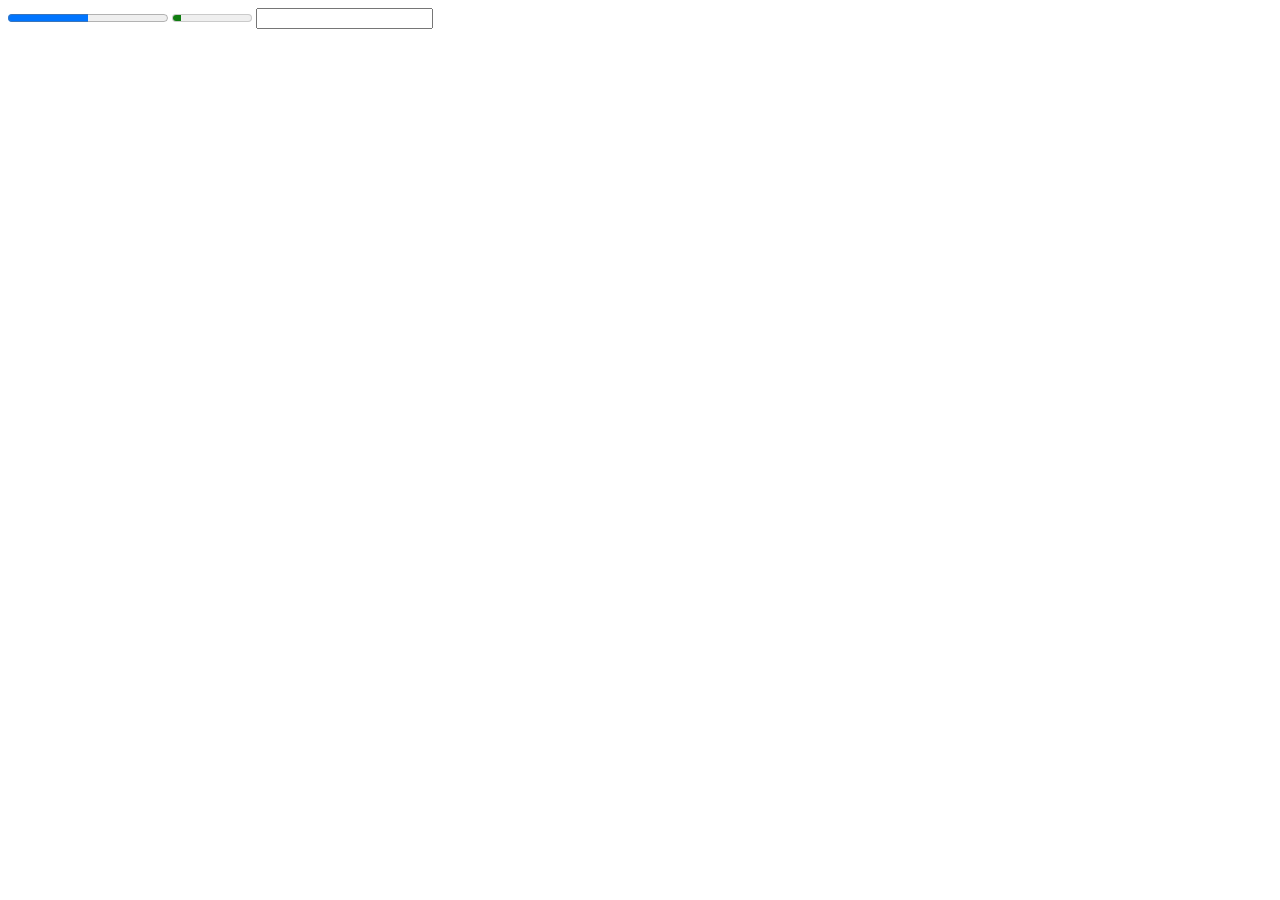
==== index.html @ 8dc7fe97 "change or add" ====
<!DOCTYPE html>
<html lang="en">
<head>
    <meta charset="UTF-8">
    <meta name="viewport" content="width=device-width, initial-scale=1.0">
    <title>Document</title>
</head>
<body>
    <progress value="50" min="0" max="100"></progress>
    <meter value="100" min="0" max="1000"></meter>
    <input type="gauge">
</body>
</html>
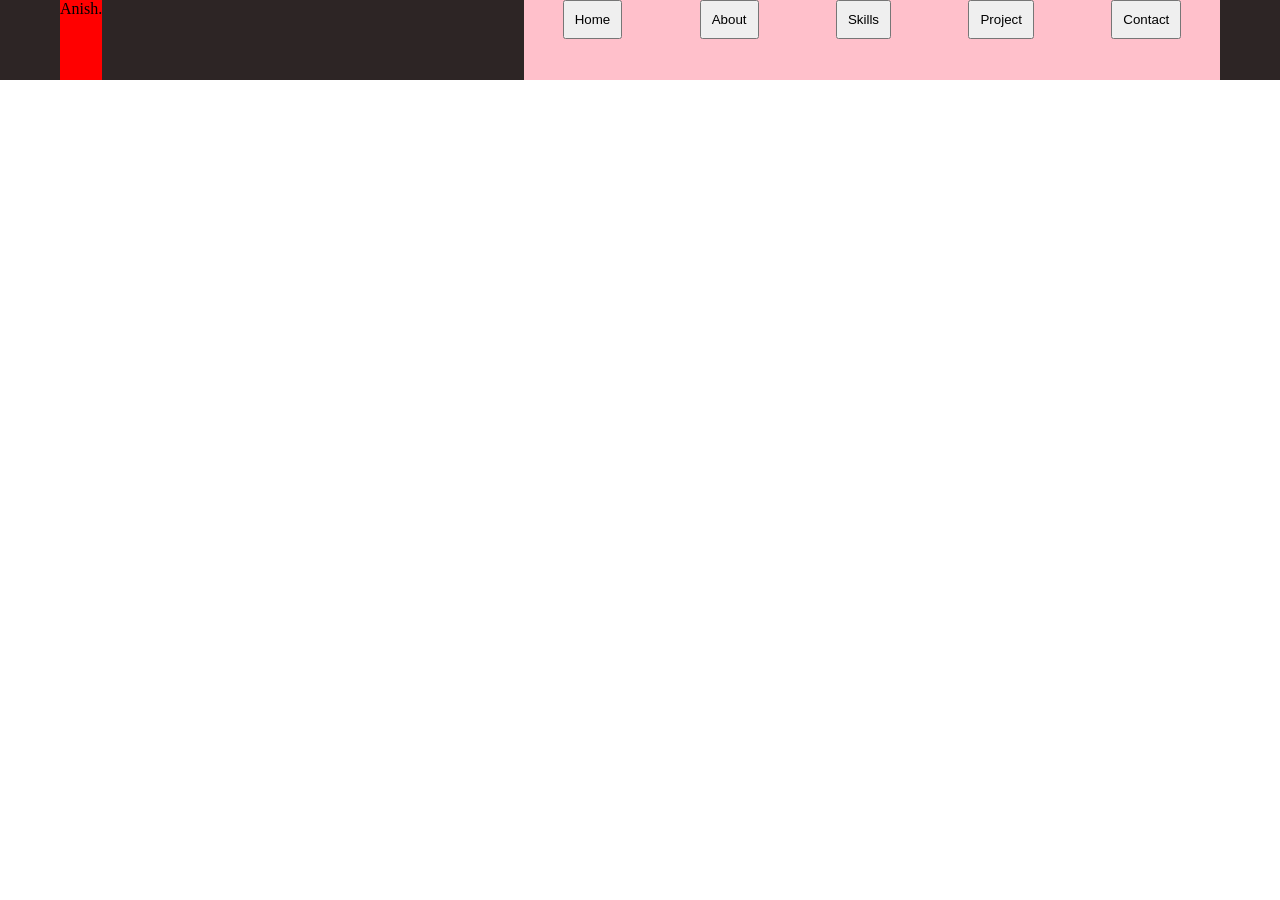
==== commit e8cc22d8: "change" ====
--- a/index.html
+++ b/index.html
@@ -4,10 +4,41 @@
     <meta charset="UTF-8">
     <meta name="viewport" content="width=device-width, initial-scale=1.0">
     <title>Document</title>
+    <link rel="stylesheet" href="main.css">
 </head>
 <body>
-    <progress value="50" min="0" max="100"></progress>
-    <meter value="100" min="0" max="1000"></meter>
-    <input type="gauge">
+    <div class="main">
+        <div class="top-bar">
+            <div class="top-bar-left">
+                Anish.
+            </div>
+            <div class="top-bar-right">
+                <a href="#homepage">
+                    <button>Home</button>
+                </a>
+                <a href="#aboutpage">
+                    <button>About</button>
+                </a>
+                <a href="#skillpage">
+                    <button>Skills</button>
+                </a>
+                <a href="#projectpage">
+                    <button>Project</button>
+                </a>
+                <a href="#contactpage">
+                    <button>Contact</button>
+                </a>
+            </div>
+        </div>
+
+        <div class="home" id="homepage">
+            <div class="home-left">
+
+            </div>
+            <div class="home-right">
+
+            </div>
+        </div>
+    </div>
 </body>
 </html>
--- a/main.css
+++ b/main.css
@@ -0,0 +1,36 @@
+*{
+    margin: 0;
+    padding: 0;
+    box-sizing: border-box;
+}
+body{
+
+}
+.main{
+
+}
+.top-bar{
+    display: flex;
+    justify-content: space-between;
+    padding: 0px 60px;
+    width: 100%;
+    height: 80px;
+    background-color: rgb(45, 37, 37);
+    font-family: Calibri;
+    .top-bar-left{
+        background-color: red;
+        
+    }
+
+    .top-bar-right{
+        background: pink;
+        width: 60%;
+        display: flex;
+        justify-content: space-around;
+
+        button{
+            padding: 10px;
+            
+        }
+    }
+}
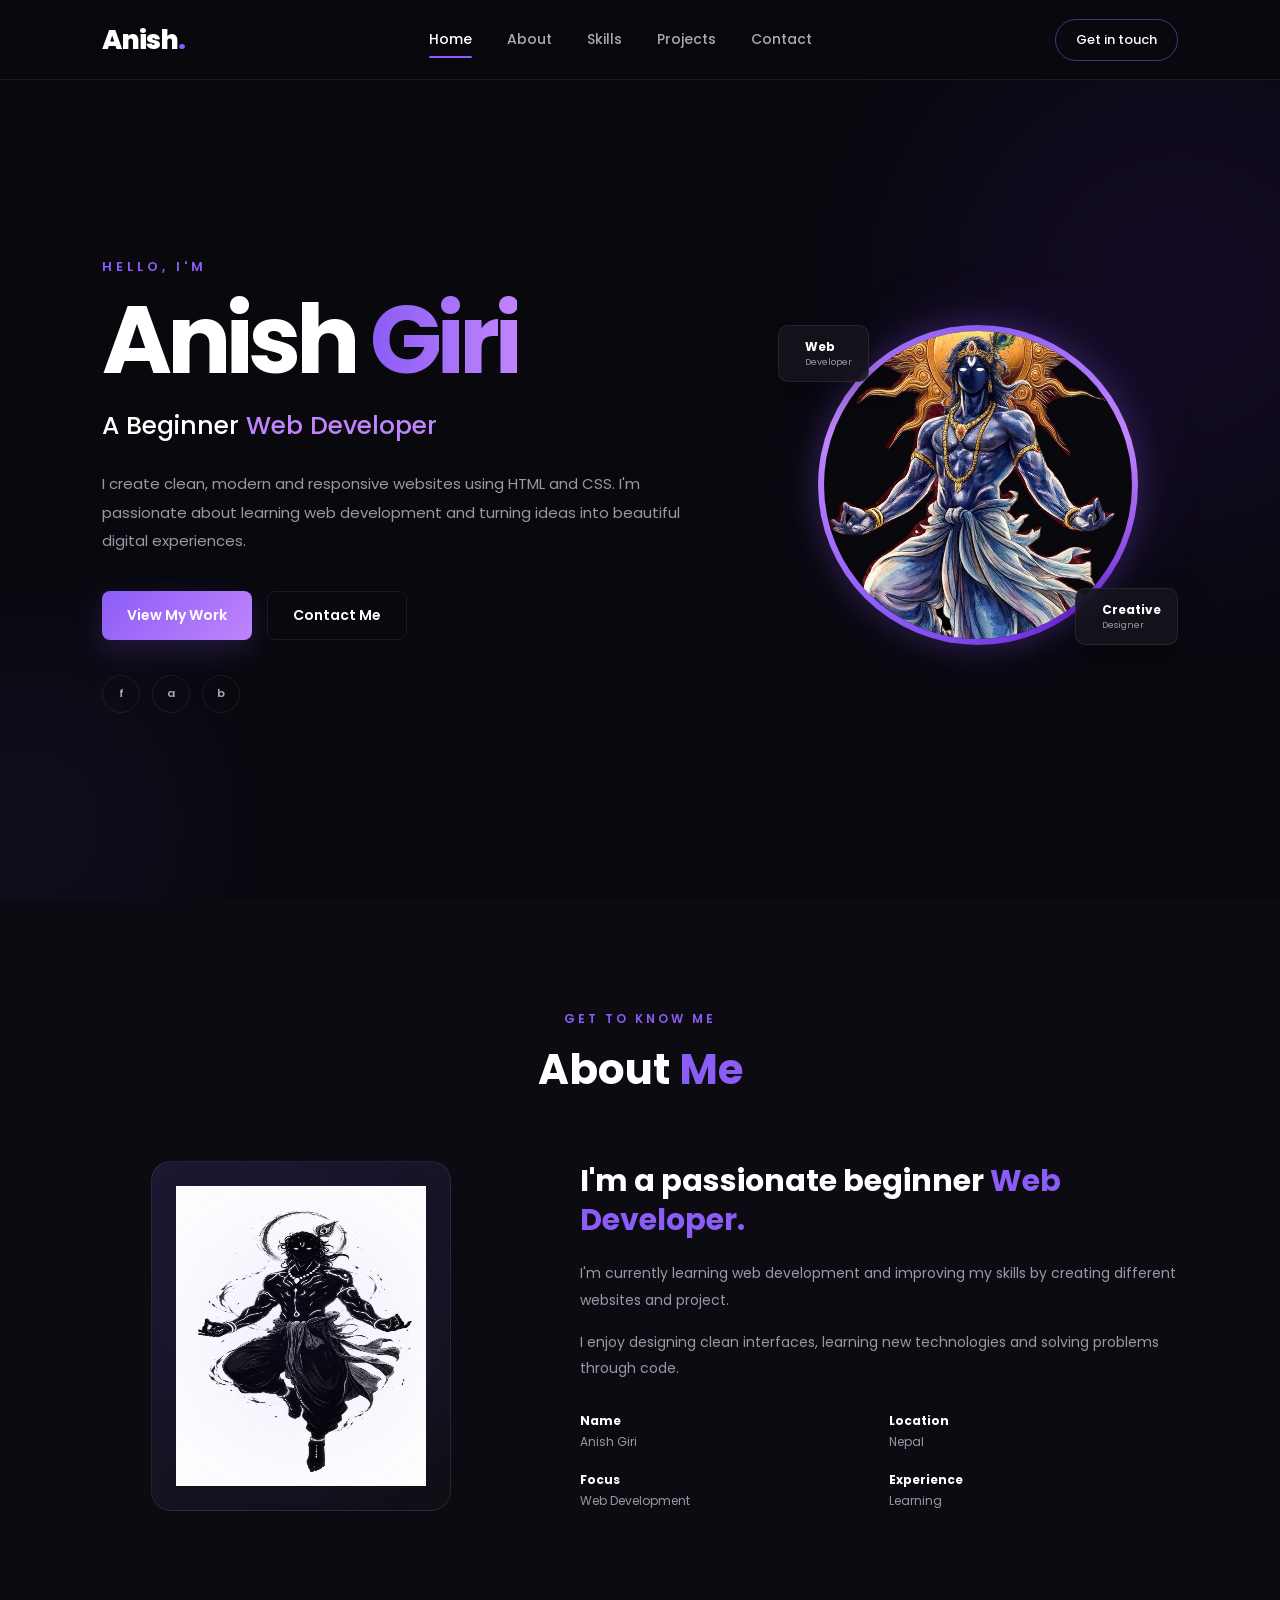
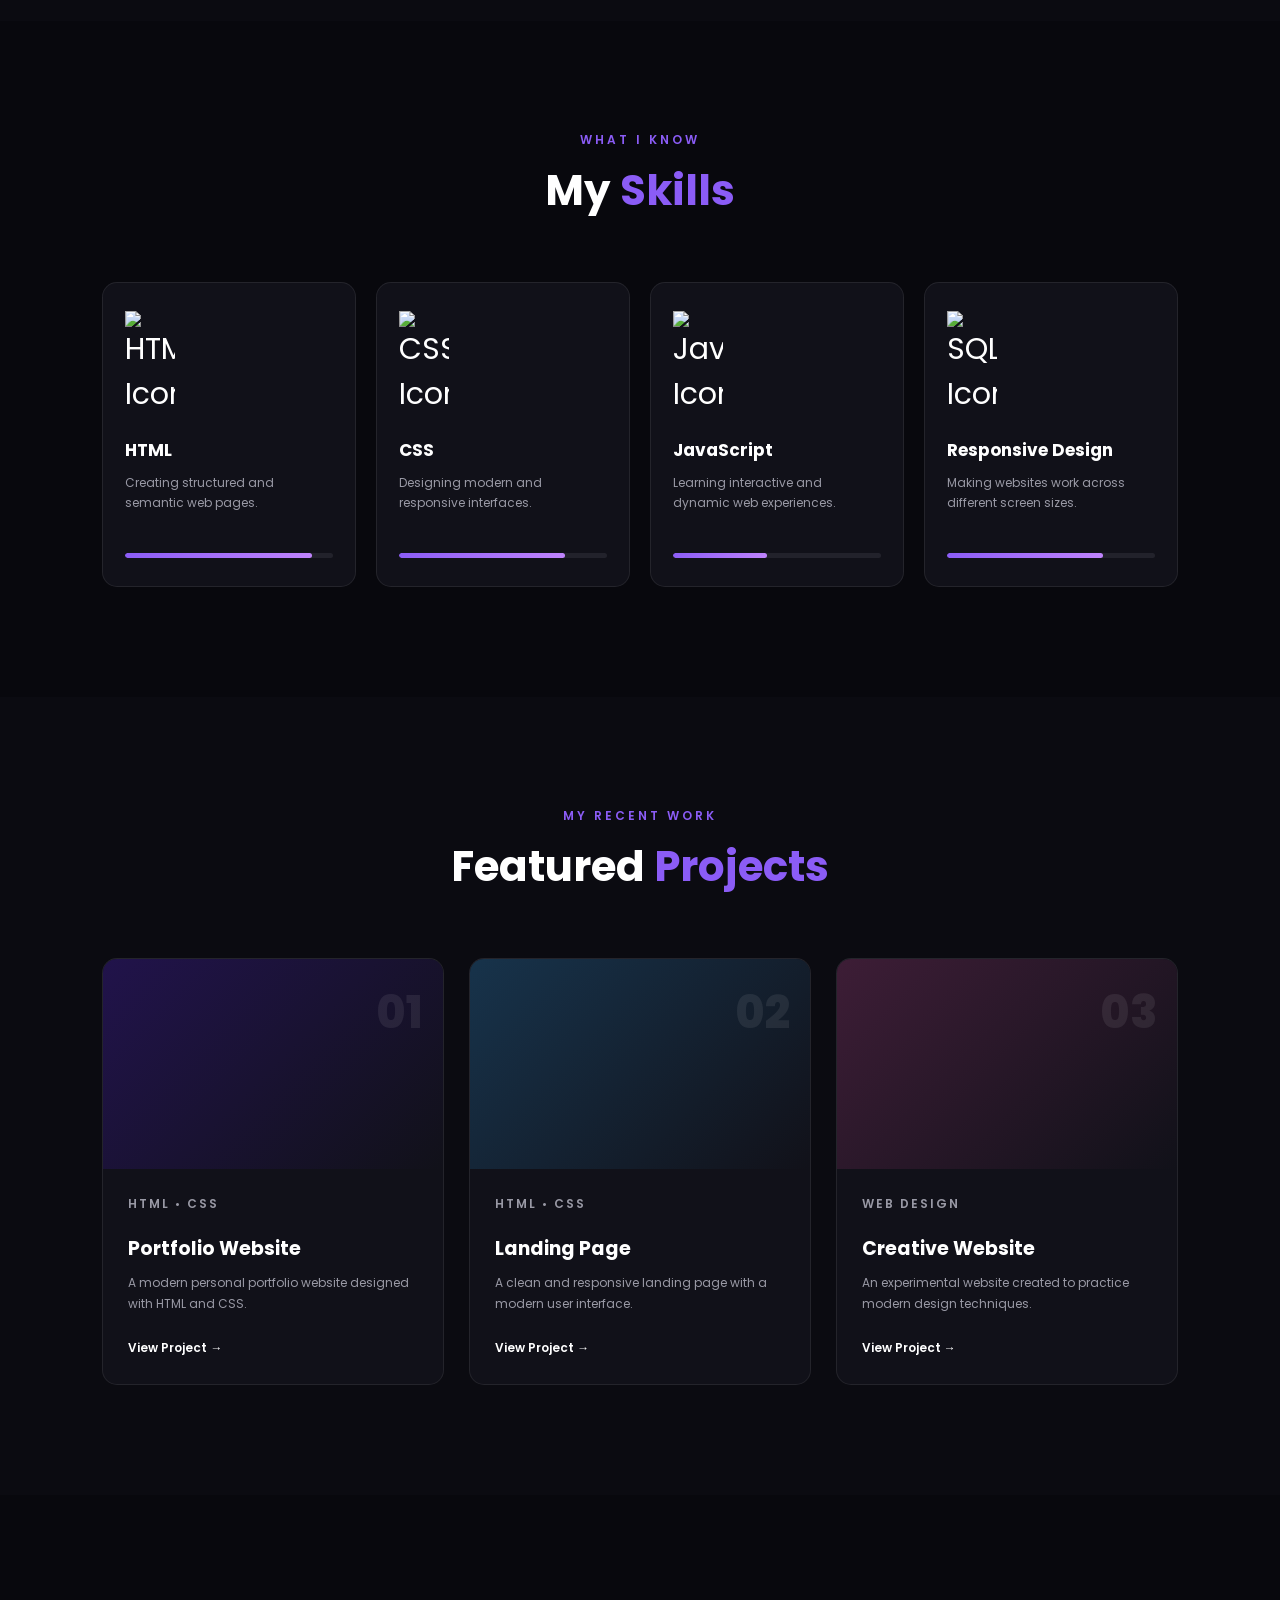
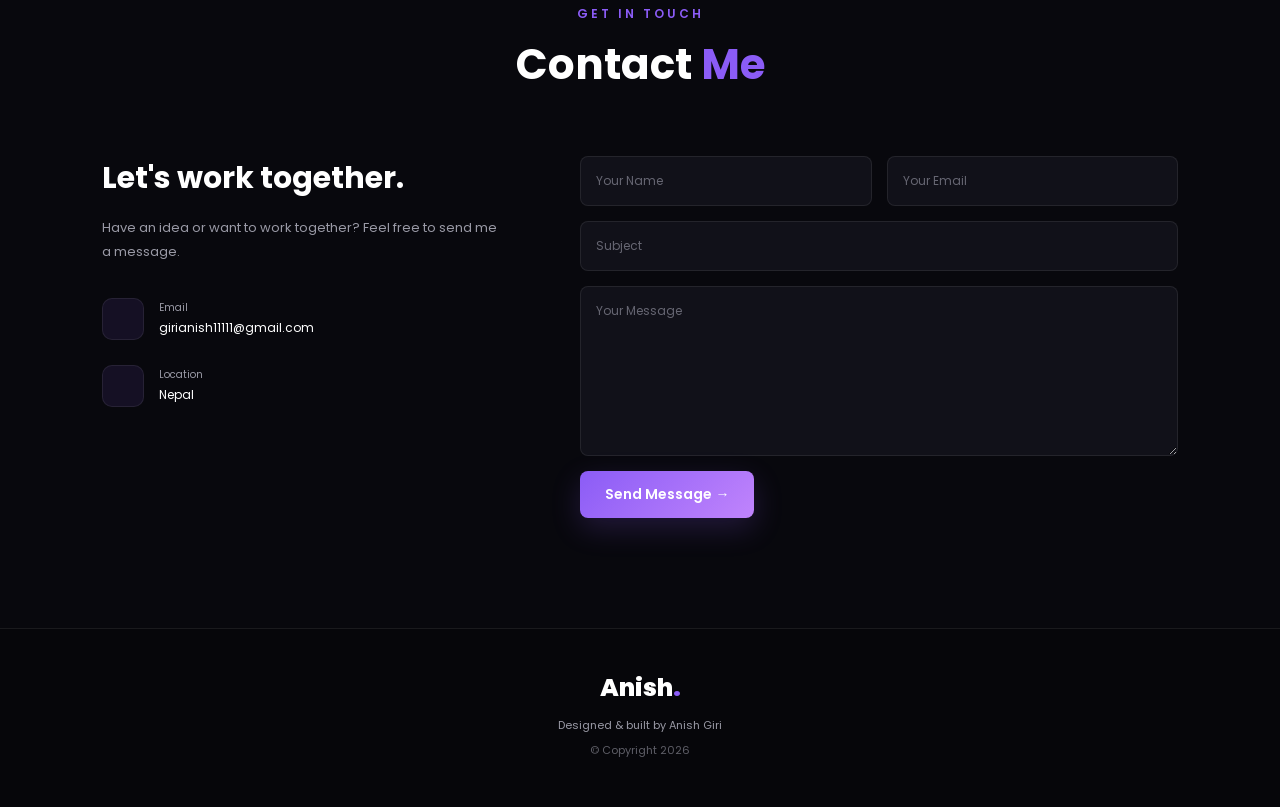
==== commit 3ce8e08d: "change" ====
--- a/index.html
+++ b/index.html
@@ -3,42 +3,434 @@
 <head>
     <meta charset="UTF-8">
     <meta name="viewport" content="width=device-width, initial-scale=1.0">
-    <title>Document</title>
+    <title>Anish | Portfolio</title>
+
+    <link rel="preconnect" href="https://fonts.googleapis.com">
+    <link rel="preconnect" href="https://fonts.gstatic.com" crossorigin>
+    <link href="https://fonts.googleapis.com/css2?family=Poppins:wght@300;400;500;600;700;800&display=swap" rel="stylesheet">
+    <link rel="stylesheet" href="https://cdnjs.cloudflare.com/ajax/libs/font-awesome/7.3.1/css/all.css">
+
     <link rel="stylesheet" href="main.css">
 </head>
+
 <body>
-    <div class="main">
-        <div class="top-bar">
-            <div class="top-bar-left">
-                Anish.
-            </div>
-            <div class="top-bar-right">
-                <a href="#homepage">
-                    <button>Home</button>
+
+<!-- Head -->
+    <header class="header">
+
+        <a href="#home" class="logo">
+            Anish<span>.</span>
+        </a>
+
+        <nav class="navbar">
+            <a href="#home" class="active">Home</a>
+            <a href="#about">About</a>
+            <a href="#skills">Skills</a>
+            <a href="#projects">Projects</a>
+            <a href="#contact">Contact</a>
+        </nav>
+
+        <a href="#contact" class="nav-btn">Get in touch</a>
+
+    </header>
+
+
+<!-- Home -->
+    <section class="home" id="home">
+
+        <div class="home-content">
+
+            <p class="small-title">HELLO, I'M</p>
+
+            <h1>
+                Anish <span>Giri</span>
+            </h1>
+
+            <h2>
+                A Beginner <span>Web Developer</span>
+            </h2>
+
+            <p class="description">
+                I create clean, modern and responsive websites
+                using HTML and CSS. I'm passionate about learning
+                web development and turning ideas into beautiful
+                digital experiences.
+            </p>
+
+            <div class="home-buttons">
+                <a href="#projects" class="btn primary-btn">
+                    View My Work
                 </a>
-                <a href="#aboutpage">
-                    <button>About</button>
+
+                <a href="#contact" class="btn secondary-btn">
+                    Contact Me
                 </a>
-                <a href="#skillpage">
-                    <button>Skills</button>
-                </a>
-                <a href="#projectpage">
-                    <button>Project</button>
-                </a>
-                <a href="#contactpage">
-                    <button>Contact</button>
-                </a>
-            </div>
-        </div>
-
-        <div class="home" id="homepage">
-            <div class="home-left">
-
-            </div>
-            <div class="home-right">
-
-            </div>
-        </div>
-    </div>
+            </div>
+
+            <div class="socials">
+                <a href="#">f</a>
+                <a href="#">a</a>
+                <a href="#">b</a>
+            </div>
+
+        </div>
+
+
+        <div class="home-image">
+
+            <div class="image-circle">
+                
+                <img src="photo-circlr.png" alt="">
+            </div>
+
+            <div class="floating-card card-one">
+                <span></span>
+                <div>
+                    <strong>Web</strong>
+                    <small>Developer</small>
+                </div>
+            </div>
+
+            <div class="floating-card card-two">
+                <span></span>
+                <div>
+                    <strong>Creative</strong>
+                    <small>Designer</small>
+                </div>
+            </div>
+
+        </div>
+
+    </section>
+
+
+<!-- About -->
+    <section class="about section" id="about">
+
+        <div class="section-title">
+            <p>GET TO KNOW ME</p>
+            <h2>About <span>Me</span></h2>
+        </div>
+
+        <div class="about-container">
+
+            <div class="about-image">
+                <div class="about-box">
+                    <span></span>
+                    <img src="secong-photo.jpg" alt="">
+                </div>
+            </div>
+
+            <div class="about-content">
+
+                <h3>
+                    I'm a passionate beginner
+                    <span>Web Developer.</span>
+                </h3>
+
+                <p>
+                    I'm currently learning web development and
+                    improving my skills by creating different
+                    websites and project.
+                </p>
+
+                <p>
+                    I enjoy designing clean interfaces, learning
+                    new technologies and solving problems through
+                    code.
+                </p>
+
+                <div class="about-info">
+
+                    <div>
+                        <strong>Name</strong>
+                        <span>Anish Giri</span>
+                    </div>
+
+                    <div>
+                        <strong>Location</strong>
+                        <span>Nepal</span>
+                    </div>
+
+                    <div>
+                        <strong>Focus</strong>
+                        <span>Web Development</span>
+                    </div>
+
+                    <div>
+                        <strong>Experience</strong>
+                        <span>Learning</span>
+                    </div>
+
+                </div>
+
+            </div>
+
+        </div>
+
+    </section>
+
+
+<!-- Skills -->
+    <section class="skills section" id="skills">
+
+        <div class="section-title">
+            <p>WHAT I KNOW</p>
+            <h2>My <span>Skills</span></h2>
+        </div>
+
+        <div class="skills-container">
+
+            <div class="skill-card">
+                <div class="skill-icon">
+                    <img src="https://cdn-icons-png.flaticon.com/512/732/732212.png" alt="HTML Icon">
+                </div>
+                <h3>HTML</h3>
+                <p>
+                    Creating structured and semantic
+                    web pages.
+                </p>
+
+                <div class="progress">
+                    <div class="progress-bar html"></div>
+                </div>
+            </div>
+
+
+            <div class="skill-card">
+                <div class="skill-icon">
+                    <img src="https://cdn-icons-png.flaticon.com/512/732/732190.png" alt="CSS Icon">
+                </div>
+                <h3>CSS</h3>
+                <p>
+                    Designing modern and responsive
+                    interfaces.
+                </p>
+
+                <div class="progress">
+                    <div class="progress-bar css">pic</div>
+                </div>
+            </div>
+
+
+            <div class="skill-card">
+                <div class="skill-icon">
+                    <img src="https://cdn-icons-png.flaticon.com/512/5968/5968292.png" alt="JavaScript Icon">
+                </div>
+                <h3>JavaScript</h3>
+                <p>
+                    Learning interactive and dynamic
+                    web experiences.
+                </p>
+
+                <div class="progress">
+                    <div class="progress-bar js"></div>
+                </div>
+            </div>
+
+
+            <div class="skill-card">
+                <div class="skill-icon">
+                    <img src="https://cdn-icons-png.flaticon.com/512/2772/2772128.png" alt="SQL Icon">
+                </div>
+                <h3>Responsive Design</h3>
+                <p>
+                    Making websites work across
+                    different screen sizes.
+                </p>
+
+                <div class="progress">
+                    <div class="progress-bar responsive"></div>
+                </div>
+            </div>
+
+        </div>
+
+    </section>
+
+
+<!-- Projects -->
+    <section class="projects section" id="projects">
+
+        <div class="section-title">
+            <p>MY RECENT WORK</p>
+            <h2>Featured <span>Projects</span></h2>
+        </div>
+
+        <div class="projects-container">
+
+            <div class="project-card">
+
+                <div class="project-image">
+                    <div class="project-number">01</div>
+                </div>
+
+                <div class="project-content">
+                    <p class="project-type">HTML • CSS</p>
+
+                    <h3>Portfolio Website</h3>
+
+                    <p>
+                        A modern personal portfolio website
+                        designed with HTML and CSS.
+                    </p>
+
+                    <a href="#" class="project-link">
+                        View Project →
+                    </a>
+                </div>
+
+            </div>
+
+
+            <div class="project-card">
+
+                <div class="project-image second">
+                    <div class="project-number">02</div>
+                </div>
+
+                <div class="project-content">
+                    <p class="project-type">HTML • CSS</p>
+
+                    <h3>Landing Page</h3>
+
+                    <p>
+                        A clean and responsive landing page
+                        with a modern user interface.
+                    </p>
+
+                    <a href="#" class="project-link">
+                        View Project →
+                    </a>
+                </div>
+
+            </div>
+
+
+            <div class="project-card">
+
+                <div class="project-image third">
+                    <div class="project-number">03</div>
+                </div>
+
+                <div class="project-content">
+                    <p class="project-type">WEB DESIGN</p>
+
+                    <h3>Creative Website</h3>
+
+                    <p>
+                        An experimental website created to
+                        practice modern design techniques.
+                    </p>
+
+                    <a href="#" class="project-link">
+                        View Project →
+                    </a>
+                </div>
+
+            </div>
+
+        </div>
+
+    </section>
+
+
+<!-- Contact -->
+    <section class="contact section" id="contact">
+
+        <div class="section-title">
+            <p>GET IN TOUCH</p>
+            <h2>Contact <span>Me</span></h2>
+        </div>
+
+        <div class="contact-container">
+
+            <div class="contact-info">
+
+                <h3>Let's work together.</h3>
+
+                <p>
+                    Have an idea or want to work together?
+                    Feel free to send me a message.
+                </p>
+
+                <div class="contact-item">
+                    <span><i class="fa-solid fa-envelope"></i></span>
+                    <div>
+                        <small>Email</small>
+                        <p>girianish11111@gmail.com
+                        </p>
+                    </div>
+                </div>
+
+                <div class="contact-item">
+                    <span><i class="fa-solid fa-location-dot"></i></span>
+                    <div>
+                        <small>Location</small>
+                        <p>Nepal</p>
+                    </div>
+                </div>
+
+            </div>
+
+
+            <form class="contact-form">
+
+                <div class="input-row">
+
+                    <input
+                        type="text"
+                        placeholder="Your Name"
+                        required
+                    >
+
+                    <input
+                        type="email"
+                        placeholder="Your Email"
+                        required
+                    >
+
+                </div>
+
+                <input
+                    type="text"
+                    placeholder="Subject"
+                    required
+                >
+
+                <textarea
+                    placeholder="Your Message"
+                    required
+                ></textarea>
+
+                <button type="submit" class="btn primary-btn">
+                    Send Message →
+                </button>
+
+            </form>
+
+        </div>
+
+    </section>
+
+
+<!-- Bottom -->
+    <footer>
+
+        <div class="footer-logo">
+            Anish<span>.</span>
+        </div>
+
+        <p>
+            Designed & built by Anish Giri
+        </p>
+
+        <p class="copyright">
+            © Copyright 2026
+        </p>
+
+    </footer>
+
+
 </body>
 </html>
--- a/main.css
+++ b/main.css
@@ -1,36 +1,2206 @@
-*{
+@import url('https://fonts.googleapis.com/css2?family=Poppins:wght@300;400;500;600;700;800&display=swap');
+
+* {
     margin: 0;
     padding: 0;
     box-sizing: border-box;
 }
+
+html {
+    scroll-behavior: smooth;
+}
+
 body{
-
-}
-.main{
-
-}
-.top-bar{
-    display: flex;
-    justify-content: space-between;
-    padding: 0px 60px;
+    font-family: "Poppins", sans-serif;
+    background: #08080d;
+    color: #fff;
+    overflow-x: hidden;
+    /* animation: pageLoad 0.8s ease-out; */
+}
+
+a{
+    text-decoration: none;
+    color: inherit;
+}
+
+img{
+    display: block;
+    max-width: 100%;
+}
+
+button, input, textarea{
+            font-family: inherit;
+}
+
+/* Variables */
+:root {
+    --bg: #08080d;
+    --bg-light: #0d0d14;
+    --card: #111119;
+
+    --white: #ffffff;
+    --text: #eeeeee;
+    --muted: #9999a5;
+
+    --primary: #8b5cf6;
+    --secondary: #c084fc;
+
+    --border: rgba(255, 255, 255, 0.08);
+
+    --gradient: linear-gradient(
+        135deg,
+        #8b5cf6,
+        #c084fc
+    );
+
+    --transition: 0.3s ease;
+}
+
+
+/* =========================================================
+   3. GENERAL
+========================================================= */
+
+section {
+    scroll-margin-top: 90px;
+}
+
+.section {
+    padding: 110px 8%;
+}
+
+.section-title {
+    text-align: center;
+    margin-bottom: 60px;
+}
+
+.section-title p {
+    color: var(--primary);
+    font-size: 12px;
+    font-weight: 600;
+    letter-spacing: 3px;
+    margin-bottom: 10px;
+
+    animation: titleFade 1s ease both;
+}
+
+.section-title h2 {
+    font-size: 42px;
+    font-weight: 700;
+
+    animation: titleSlide 1s ease both;
+}
+
+.section-title h2 span {
+    color: var(--primary);
+}
+
+
+/* =========================================================
+   4. HEADER
+========================================================= */
+
+.header {
+    position: fixed;
+    top: 0;
+    left: 0;
+
     width: 100%;
     height: 80px;
-    background-color: rgb(45, 37, 37);
-    font-family: Calibri;
-    .top-bar-left{
-        background-color: red;
-        
-    }
-
-    .top-bar-right{
-        background: pink;
-        width: 60%;
+
+    padding: 0 8%;
+
+    display: flex;
+    align-items: center;
+    justify-content: space-between;
+
+    background: rgba(8, 8, 13, 0.75);
+
+    backdrop-filter: blur(18px);
+    -webkit-backdrop-filter: blur(18px);
+
+    border-bottom: 1px solid var(--border);
+
+    z-index: 1000;
+
+    animation: headerDown 0.8s ease both;
+}
+
+
+/* Logo */
+
+.logo {
+    font-size: 27px;
+    font-weight: 800;
+    letter-spacing: -1px;
+
+    transition: 0.3s ease;
+}
+
+.logo span {
+    color: var(--primary);
+
+    animation: logoGlow 2s ease-in-out infinite;
+}
+
+.logo:hover {
+    transform: scale(1.08);
+}
+
+
+/* Navigation */
+
+.navbar {
+    display: flex;
+    align-items: center;
+    gap: 35px;
+}
+
+.navbar a {
+    position: relative;
+
+    color: #aaaab5;
+
+    font-size: 14px;
+    font-weight: 500;
+
+    transition: 0.3s ease;
+
+    animation: navAppear 0.7s ease both;
+}
+
+.navbar a:nth-child(1) {
+    animation-delay: 0.1s;
+}
+
+.navbar a:nth-child(2) {
+    animation-delay: 0.2s;
+}
+
+.navbar a:nth-child(3) {
+    animation-delay: 0.3s;
+}
+
+.navbar a:nth-child(4) {
+    animation-delay: 0.4s;
+}
+
+.navbar a:nth-child(5) {
+    animation-delay: 0.5s;
+}
+
+.navbar a:hover,
+.navbar a.active {
+    color: white;
+}
+
+.navbar a::after {
+    content: "";
+
+    position: absolute;
+    left: 0;
+    bottom: -8px;
+
+    width: 0;
+    height: 2px;
+
+    background: var(--primary);
+    border-radius: 10px;
+
+    transition: 0.3s ease;
+}
+
+.navbar a:hover::after,
+.navbar a.active::after {
+    width: 100%;
+}
+
+
+/* Header button */
+
+.nav-btn {
+    padding: 10px 20px;
+
+    border: 1px solid rgba(139, 92, 246, 0.5);
+
+    border-radius: 30px;
+
+    font-size: 13px;
+    font-weight: 500;
+
+    transition: 0.3s ease;
+
+    animation: navButtonAppear 0.8s ease both;
+}
+
+.nav-btn:hover {
+    background: var(--primary);
+    border-color: var(--primary);
+
+    transform: translateY(-3px);
+
+    box-shadow:
+        0 8px 25px rgba(139, 92, 246, 0.3);
+}
+
+
+/* =========================================================
+   5. HOME
+========================================================= */
+
+.home {
+    min-height: 100vh;
+
+    padding: 150px 8% 80px;
+
+    display: flex;
+    align-items: center;
+    justify-content: space-between;
+
+    gap: 60px;
+
+    position: relative;
+
+    overflow: hidden;
+}
+
+
+/* Background glow */
+
+.home::before {
+    content: "";
+
+    position: absolute;
+
+    width: 500px;
+    height: 500px;
+
+    top: 5%;
+    right: -150px;
+
+    border-radius: 50%;
+
+    background: #6d28d9;
+
+    opacity: 0.12;
+
+    filter: blur(120px);
+
+    pointer-events: none;
+
+    animation: glowMove 8s ease-in-out infinite alternate;
+}
+
+.home::after {
+    content: "";
+
+    position: absolute;
+
+    width: 350px;
+    height: 350px;
+
+    left: -150px;
+    bottom: -100px;
+
+    border-radius: 50%;
+
+    background: #8b5cf6;
+
+    opacity: 0.08;
+
+    filter: blur(100px);
+
+    pointer-events: none;
+
+    animation: glowMoveTwo 10s ease-in-out infinite alternate;
+}
+
+
+/* Home content */
+
+.home-content {
+    max-width: 650px;
+
+    position: relative;
+
+    z-index: 2;
+}
+
+
+/* Small title */
+
+.small-title {
+    color: var(--primary);
+
+    font-size: 13px;
+    font-weight: 600;
+
+    letter-spacing: 4px;
+
+    margin-bottom: 15px;
+
+    animation: fadeUp 0.8s ease both;
+}
+
+
+/* Main heading */
+
+.home h1 {
+    font-size: clamp(55px, 8vw, 95px);
+
+    line-height: 1;
+
+    letter-spacing: -5px;
+
+    margin-bottom: 20px;
+
+    animation: fadeUp 0.8s ease 0.1s both;
+}
+
+.home h1 span {
+    background: linear-gradient(
+        90deg,
+        #8b5cf6,
+        #c084fc,
+        #ffffff,
+        #8b5cf6
+    );
+
+    background-size: 300%;
+
+    -webkit-background-clip: text;
+    -webkit-text-fill-color: transparent;
+
+    animation: gradientText 4s linear infinite;
+}
+
+
+/* Subtitle */
+
+.home h2 {
+    font-size: 25px;
+    font-weight: 500;
+
+    margin-bottom: 25px;
+
+    animation: fadeUp 0.8s ease 0.2s both;
+}
+
+.home h2 span {
+    color: var(--secondary);
+}
+
+
+/* Description */
+
+.description {
+    max-width: 600px;
+
+    color: var(--muted);
+
+    font-size: 15px;
+
+    line-height: 1.9;
+
+    margin-bottom: 35px;
+
+    animation: fadeUp 0.8s ease 0.3s both;
+}
+
+
+/* =========================================================
+   6. BUTTONS
+========================================================= */
+
+.home-buttons {
+    display: flex;
+    gap: 15px;
+
+    margin-bottom: 35px;
+
+    animation: fadeUp 0.8s ease 0.4s both;
+}
+
+.btn {
+    display: inline-flex;
+
+    align-items: center;
+    justify-content: center;
+
+    padding: 13px 25px;
+
+    border-radius: 8px;
+
+    font-size: 14px;
+    font-weight: 600;
+
+    position: relative;
+
+    transition: 0.3s ease;
+
+    cursor: pointer;
+}
+
+
+/* Primary button */
+
+.primary-btn {
+    color: white;
+
+    background: var(--gradient);
+
+    border: none;
+
+    overflow: hidden;
+
+    box-shadow:
+        0 10px 30px rgba(139, 92, 246, 0.2);
+}
+
+
+/* Automatic shine */
+
+.primary-btn::before {
+    content: "";
+
+    position: absolute;
+
+    top: 0;
+    left: -120%;
+
+    width: 80%;
+    height: 100%;
+
+    background: linear-gradient(
+        90deg,
+        transparent,
+        rgba(255, 255, 255, 0.25),
+        transparent
+    );
+
+    transform: skewX(-20deg);
+
+    animation: buttonShine 4s ease-in-out infinite;
+}
+
+.primary-btn:hover {
+    transform: translateY(-5px) scale(1.02);
+
+    box-shadow:
+        0 15px 40px rgba(139, 92, 246, 0.4);
+}
+
+
+/* Secondary button */
+
+.secondary-btn {
+    color: white;
+
+    background: transparent;
+
+    border: 1px solid var(--border);
+}
+
+.secondary-btn:hover {
+    background: rgba(139, 92, 246, 0.08);
+
+    border-color: var(--primary);
+
+    transform: translateY(-5px) scale(1.02);
+}
+
+.btn:active {
+    transform: scale(0.97);
+}
+
+
+/* =========================================================
+   7. SOCIALS
+========================================================= */
+
+.socials {
+    display: flex;
+    gap: 12px;
+
+    animation: fadeUp 0.8s ease 0.5s both;
+}
+
+.socials a {
+    width: 38px;
+    height: 38px;
+
+    display: flex;
+
+    align-items: center;
+    justify-content: center;
+
+    border: 1px solid var(--border);
+
+    border-radius: 50%;
+
+    color: #aaaab5;
+
+    font-size: 11px;
+    font-weight: 600;
+
+    transition: 0.3s ease;
+
+    animation: socialFloat 4s ease-in-out infinite;
+}
+
+.socials a:nth-child(2) {
+    animation-delay: 0.2s;
+}
+
+.socials a:nth-child(3) {
+    animation-delay: 0.4s;
+}
+
+.socials a:hover {
+    color: white;
+
+    background: var(--primary);
+
+    border-color: var(--primary);
+
+    transform: translateY(-5px);
+
+    box-shadow:
+        0 8px 25px rgba(139, 92, 246, 0.35);
+}
+
+
+/* =========================================================
+   8. PROFILE AREA
+========================================================= */
+
+.home-image {
+    width: 400px;
+    height: 400px;
+
+    position: relative;
+
+    display: flex;
+
+    align-items: center;
+    justify-content: center;
+
+    z-index: 2;
+
+    animation: imageAppear 1s ease 0.3s both;
+}
+
+
+/* =========================================================
+   9. SPINNING PROFILE CIRCLE
+========================================================= */
+
+.image-circle {
+    width: 320px;
+    height: 320px;
+
+    padding: 6px;
+
+    position: relative;
+
+    display: flex;
+
+    align-items: center;
+    justify-content: center;
+
+    border-radius: 50%;
+
+    background: conic-gradient(
+        from 0deg,
+        #8b5cf6,
+        #c084fc,
+        #6d28d9,
+        #8b5cf6,
+        #c084fc,
+        #8b5cf6
+    );
+
+    box-shadow:
+        0 0 30px rgba(139, 92, 246, 0.25),
+        0 0 80px rgba(139, 92, 246, 0.12);
+
+    animation:
+        rotateRing 6s linear infinite,
+        ringPulse 3s ease-in-out infinite;
+}
+
+
+/* Inner circle */
+
+.image-circle::before {
+    content: "";
+
+    position: absolute;
+
+    inset: 6px;
+
+    border-radius: 50%;
+
+    background: #08080d;
+
+    z-index: 0;
+}
+
+
+/* Profile image */
+
+.image-circle img {
+    position: relative;
+
+    z-index: 1;
+
+    width: 100%;
+    height: 100%;
+
+    object-fit: cover;
+
+    border-radius: 50%;
+
+    animation: imageFloat 4s ease-in-out infinite;
+}
+
+
+/* =========================================================
+   10. FLOATING CARDS
+========================================================= */
+
+.floating-card {
+    position: absolute;
+
+    padding: 12px 16px;
+
+    display: flex;
+
+    align-items: center;
+
+    gap: 10px;
+
+    background: rgba(20, 20, 28, 0.9);
+
+    border: 1px solid var(--border);
+
+    border-radius: 10px;
+
+    backdrop-filter: blur(12px);
+
+    box-shadow:
+        0 15px 40px rgba(0, 0, 0, 0.3);
+
+    z-index: 5;
+}
+
+.floating-card span {
+    font-size: 20px;
+}
+
+.floating-card strong {
+    display: block;
+
+    font-size: 12px;
+}
+
+.floating-card small {
+    display: block;
+
+    color: var(--muted);
+
+    font-size: 9px;
+}
+
+
+/* Card 1 */
+
+.card-one {
+    top: 40px;
+    left: 0;
+
+    animation:
+        floatOne 4s ease-in-out infinite,
+        cardGlow 3s ease-in-out infinite;
+}
+
+
+/* Card 2 */
+
+.card-two {
+    bottom: 40px;
+    right: 0;
+
+    animation:
+        floatTwo 5s ease-in-out infinite,
+        cardGlow 4s ease-in-out infinite;
+}
+
+
+/* =========================================================
+   11. ABOUT
+========================================================= */
+
+.about {
+    background: #0b0b11;
+}
+
+.about-container {
+    max-width: 1100px;
+
+    margin: auto;
+
+    display: grid;
+
+    grid-template-columns: 0.8fr 1.2fr;
+
+    align-items: center;
+
+    gap: 80px;
+}
+
+
+/* About box */
+
+.about-image {
+    display: flex;
+
+    justify-content: center;
+}
+
+.about-box {
+    width: 300px;
+    height: 350px;
+
+    position: relative;
+
+    display: flex;
+
+    align-items: center;
+    justify-content: center;
+
+    border: 1px solid var(--border);
+
+    border-radius: 20px;
+
+    background:
+        linear-gradient(
+            145deg,
+            rgba(139, 92, 246, 0.15),
+            rgba(255, 255, 255, 0.02)
+        );
+
+    overflow: hidden;
+
+    transition: 0.4s ease;
+
+    animation: aboutFloat 5s ease-in-out infinite;
+
+    img{
+        width: 250px;
+        height: 300px;
+        background-size: contain;
+    }
+}
+
+.about-box::before {
+    content: "";
+
+    position: absolute;
+
+    width: 180px;
+    height: 180px;
+
+    border-radius: 50%;
+
+    background: var(--primary);
+
+    opacity: 0.15;
+
+    filter: blur(70px);
+
+    animation: aboutGlow 4s ease-in-out infinite;
+}
+
+.about-box span {
+    position: relative;
+
+    z-index: 1;
+
+    font-size: 80px;
+
+    font-weight: 800;
+
+    color: var(--primary);
+
+    animation: codePulse 2.5s ease-in-out infinite;
+}
+
+.about-box:hover {
+    transform: translateY(-10px) scale(1.02);
+
+    border-color: rgba(139, 92, 246, 0.5);
+
+    box-shadow:
+        0 20px 50px rgba(139, 92, 246, 0.15);
+}
+
+
+/* About content */
+
+.about-content h3 {
+    font-size: 30px;
+
+    line-height: 1.3;
+
+    margin-bottom: 20px;
+}
+
+.about-content h3 span {
+    color: var(--primary);
+}
+
+.about-content > p {
+    color: var(--muted);
+
+    font-size: 14px;
+
+    line-height: 1.9;
+
+    margin-bottom: 15px;
+}
+
+
+/* About info */
+
+.about-info {
+    margin-top: 30px;
+
+    display: grid;
+
+    grid-template-columns: 1fr 1fr;
+
+    gap: 20px;
+}
+
+.about-info div {
+    display: flex;
+
+    flex-direction: column;
+
+    gap: 3px;
+
+    transition: 0.3s ease;
+}
+
+.about-info div:hover {
+    transform: translateX(5px);
+}
+
+.about-info strong {
+    font-size: 12px;
+}
+
+.about-info span {
+    color: var(--muted);
+
+    font-size: 12px;
+}
+
+
+/* =========================================================
+   12. SKILLS
+========================================================= */
+
+.skills-container {
+    max-width: 1100px;
+
+    margin: auto;
+
+    display: grid;
+
+    grid-template-columns: repeat(4, 1fr);
+
+    gap: 20px;
+}
+
+.skill-card {
+    padding: 28px 22px;
+
+    position: relative;
+
+    overflow: hidden;
+
+    background: var(--card);
+
+    border: 1px solid var(--border);
+
+    border-radius: 15px;
+
+    transition: 0.4s ease;
+
+    animation: skillAppear 1s ease both;
+    img{
+        width: 50px;
+    }
+}
+
+.skill-card:nth-child(1) {
+    animation-delay: 0.1s;
+}
+
+.skill-card:nth-child(2) {
+    animation-delay: 0.25s;
+}
+
+.skill-card:nth-child(3) {
+    animation-delay: 0.4s;
+}
+
+.skill-card:nth-child(4) {
+    animation-delay: 0.55s;
+}
+
+
+/* Skill glow */
+
+.skill-card::before {
+    content: "";
+
+    position: absolute;
+
+    width: 120px;
+    height: 120px;
+
+    top: -60px;
+    right: -60px;
+
+    border-radius: 50%;
+
+    background: var(--primary);
+
+    opacity: 0;
+
+    filter: blur(40px);
+
+    transition: 0.5s ease;
+}
+
+.skill-card:hover::before {
+    opacity: 0.25;
+
+    transform: scale(1.5);
+}
+
+.skill-card:hover {
+    transform: translateY(-8px);
+
+    border-color: rgba(139, 92, 246, 0.45);
+
+    box-shadow:
+        0 15px 40px rgba(0, 0, 0, 0.25);
+}
+
+
+/* Skill icon */
+
+/* .skill-icon {
+    font-size: 30px;
+
+    margin-bottom: 20px;
+
+    transition: 0.3s ease;
+
+    animation: skillIcon 3s ease-in-out infinite;
+} */
+ .skill-icon {
+    font-size: 30px;
+    margin-bottom: 20px;
+    transition: transform 0.4s ease, color 0.4s ease;
+    animation: skillIcon 3s ease-in-out infinite;
+}
+
+.skill-card:nth-child(2) .skill-icon {
+    animation-delay: 0.5s;
+}
+
+.skill-card:nth-child(3) .skill-icon {
+    animation-delay: 1s;
+}
+
+.skill-card:nth-child(4) .skill-icon {
+    animation-delay: 1.5s;
+}
+
+/* .skill-card:hover .skill-icon {
+    animation: iconBounce 0.6s ease;
+} */
+ .skill-card:hover .skill-icon {
+    transform: scale(1.25) rotate(8deg);
+    color: #a78bfa;
+}
+
+.skill-card h3 {
+    font-size: 17px;
+
+    margin-bottom: 10px;
+}
+
+.skill-card p {
+    color: var(--muted);
+
+    font-size: 12px;
+
+    line-height: 1.7;
+
+    min-height: 60px;
+}
+
+
+/* Progress */
+
+.progress {
+    width: 100%;
+    height: 5px;
+
+    margin-top: 20px;
+
+    background: #22222b;
+
+    border-radius: 10px;
+
+    overflow: hidden;
+}
+
+.progress-bar {
+    height: 100%;
+
+    background: var(--gradient);
+
+    border-radius: 10px;
+
+    transform-origin: left;
+
+    animation: progressLoad 1.8s ease-out both;
+}
+
+.html {
+    width: 90%;
+    animation-delay: 0.2s;
+}
+
+.css {
+    width: 80%;
+    animation-delay: 0.4s;
+}
+
+.js {
+    width: 45%;
+    animation-delay: 0.6s;
+}
+
+.responsive {
+    width: 75%;
+    animation-delay: 0.8s;
+}
+
+
+/* =========================================================
+   13. PROJECTS
+========================================================= */
+
+.projects {
+    background: #0b0b11;
+}
+
+.projects-container {
+    max-width: 1100px;
+
+    margin: auto;
+
+    display: grid;
+
+    grid-template-columns: repeat(3, 1fr);
+
+    gap: 25px;
+}
+
+.project-card {
+    position: relative;
+
+    overflow: hidden;
+
+    background: var(--card);
+
+    border: 1px solid var(--border);
+
+    border-radius: 15px;
+
+    transition: 0.4s ease;
+
+    animation: projectAppear 1s ease both;
+}
+
+.project-card:nth-child(1) {
+    animation-delay: 0.1s;
+}
+
+.project-card:nth-child(2) {
+    animation-delay: 0.3s;
+}
+
+.project-card:nth-child(3) {
+    animation-delay: 0.5s;
+}
+
+.project-card:hover {
+    transform: translateY(-8px);
+
+    border-color: rgba(139, 92, 246, 0.45);
+
+    box-shadow:
+        0 15px 40px rgba(0, 0, 0, 0.3);
+}
+
+
+/* Project image */
+
+.project-image {
+    height: 210px;
+
+    position: relative;
+
+    overflow: hidden;
+
+    background:
+        linear-gradient(
+            135deg,
+            #21134b,
+            #111119
+        );
+
+    transition: 0.5s ease;
+}
+
+.project-image.second {
+    background:
+        linear-gradient(
+            135deg,
+            #17334b,
+            #111119
+        );
+}
+
+.project-image.third {
+    background:
+        linear-gradient(
+            135deg,
+            #3d1d36,
+            #111119
+        );
+}
+
+.project-card:hover .project-image {
+    transform: scale(1.04);
+}
+
+
+/* Project glow */
+
+.project-card::before {
+    content: "";
+
+    position: absolute;
+
+    width: 200px;
+    height: 200px;
+
+    border-radius: 50%;
+
+    background: var(--primary);
+
+    opacity: 0;
+
+    filter: blur(80px);
+
+    pointer-events: none;
+
+    transition: 0.5s ease;
+}
+
+.project-card:hover::before {
+    opacity: 0.08;
+}
+
+
+/* Project number */
+
+.project-number {
+    position: absolute;
+
+    top: 20px;
+    right: 20px;
+
+    font-size: 45px;
+
+    font-weight: 800;
+
+    color: rgba(255, 255, 255, 0.08);
+
+    transition: 0.4s ease;
+
+    animation: numberPulse 3s ease-in-out infinite;
+}
+
+.project-card:hover .project-number {
+    transform: scale(1.15) rotate(5deg);
+
+    color: rgba(255, 255, 255, 0.15);
+}
+
+
+/* Project content */
+
+.project-content {
+    padding: 25px;
+}
+
+.project-type {
+    color: var(--primary);
+
+    font-size: 10px;
+
+    font-weight: 600;
+
+    letter-spacing: 2px;
+
+    margin-bottom: 8px;
+}
+
+.project-content h3 {
+    font-size: 19px;
+
+    margin-bottom: 10px;
+}
+
+.project-content > p {
+    color: var(--muted);
+
+    font-size: 12px;
+
+    line-height: 1.7;
+
+    margin-bottom: 20px;
+}
+
+.project-link {
+    display: inline-block;
+
+    color: white;
+
+    font-size: 12px;
+
+    font-weight: 600;
+
+    transition: 0.3s ease;
+}
+
+.project-link:hover {
+    color: var(--primary);
+
+    transform: translateX(8px);
+}
+
+
+/* =========================================================
+   14. CONTACT
+========================================================= */
+
+.contact-container {
+    max-width: 1100px;
+
+    margin: auto;
+
+    display: grid;
+
+    grid-template-columns: 0.8fr 1.2fr;
+
+    gap: 80px;
+}
+
+.contact-info h3 {
+    font-size: 30px;
+
+    margin-bottom: 15px;
+}
+
+.contact-info > p {
+    color: var(--muted);
+
+    font-size: 13px;
+
+    line-height: 1.8;
+
+    margin-bottom: 35px;
+}
+
+
+/* Contact items */
+
+.contact-item {
+    display: flex;
+
+    align-items: center;
+
+    gap: 15px;
+
+    margin-bottom: 25px;
+
+    animation: contactAppear 0.8s ease both;
+}
+
+.contact-item:nth-child(2) {
+    animation-delay: 0.2s;
+}
+
+.contact-item:nth-child(3) {
+    animation-delay: 0.4s;
+}
+
+.contact-item > span {
+    width: 42px;
+    height: 42px;
+
+    display: flex;
+
+    align-items: center;
+    justify-content: center;
+
+    border-radius: 10px;
+
+    background: rgba(139, 92, 246, 0.1);
+
+    border: 1px solid var(--border);
+
+    transition: 0.3s ease;
+
+    animation: contactIcon 3s ease-in-out infinite;
+}
+
+.contact-item:hover > span {
+    background: var(--primary);
+
+    transform: translateY(-5px) rotate(5deg);
+
+    box-shadow:
+        0 8px 25px rgba(139, 92, 246, 0.25);
+}
+
+.contact-item small {
+    color: var(--muted);
+
+    display: block;
+
+    font-size: 10px;
+
+    margin-bottom: 3px;
+}
+
+.contact-item p {
+    font-size: 12px;
+}
+
+
+/* =========================================================
+   15. CONTACT FORM
+========================================================= */
+
+.contact-form {
+    display: flex;
+
+    flex-direction: column;
+
+    gap: 15px;
+}
+
+.input-row {
+    display: grid;
+
+    grid-template-columns: 1fr 1fr;
+
+    gap: 15px;
+}
+
+.contact-form input,
+.contact-form textarea {
+    width: 100%;
+
+    padding: 15px;
+
+    border: 1px solid var(--border);
+
+    outline: none;
+
+    background: var(--card);
+
+    color: white;
+
+    border-radius: 8px;
+
+    font-size: 12px;
+
+    transition:
+        border-color 0.3s ease,
+        box-shadow 0.3s ease,
+        transform 0.3s ease;
+}
+
+.contact-form input:focus,
+.contact-form textarea:focus {
+    border-color: var(--primary);
+
+    transform: translateY(-2px);
+
+    box-shadow:
+        0 8px 25px rgba(139, 92, 246, 0.12);
+}
+
+.contact-form textarea {
+    min-height: 170px;
+
+    resize: vertical;
+}
+
+.contact-form input::placeholder,
+.contact-form textarea::placeholder {
+    color: #666672;
+}
+
+.contact-form .btn {
+    align-self: flex-start;
+}
+
+
+/* =========================================================
+   16. FOOTER
+========================================================= */
+
+footer {
+    padding: 40px 8%;
+
+    text-align: center;
+
+    border-top: 1px solid var(--border);
+
+    background: #06060a;
+}
+
+.footer-logo {
+    font-size: 25px;
+
+    font-weight: 800;
+
+    margin-bottom: 10px;
+
+    transition: 0.3s ease;
+}
+
+.footer-logo:hover {
+    transform: scale(1.08);
+}
+
+.footer-logo span {
+    color: var(--primary);
+
+    animation: logoGlow 2s ease-in-out infinite;
+}
+
+footer p {
+    color: var(--muted);
+
+    font-size: 11px;
+
+    margin-bottom: 8px;
+}
+
+.copyright {
+    opacity: 0.6;
+}
+
+
+/* =========================================================
+   17. KEYFRAMES
+========================================================= */
+
+@keyframes pageLoad {
+    from {
+        opacity: 0;
+    }
+
+    to {
+        opacity: 1;
+    }
+}
+
+
+@keyframes headerDown {
+    from {
+        opacity: 0;
+        transform: translateY(-30px);
+    }
+
+    to {
+        opacity: 1;
+        transform: translateY(0);
+    }
+}
+
+
+@keyframes navAppear {
+    from {
+        opacity: 0;
+        transform: translateY(-15px);
+    }
+
+    to {
+        opacity: 1;
+        transform: translateY(0);
+    }
+}
+
+
+@keyframes navButtonAppear {
+    from {
+        opacity: 0;
+        transform: translateX(20px);
+    }
+
+    to {
+        opacity: 1;
+        transform: translateX(0);
+    }
+}
+
+
+@keyframes fadeUp {
+    from {
+        opacity: 0;
+        transform: translateY(30px);
+    }
+
+    to {
+        opacity: 1;
+        transform: translateY(0);
+    }
+}
+
+
+@keyframes imageAppear {
+    from {
+        opacity: 0;
+        transform: scale(0.8);
+    }
+
+    to {
+        opacity: 1;
+        transform: scale(1);
+    }
+}
+
+
+@keyframes gradientText {
+    0% {
+        background-position: 0%;
+    }
+
+    100% {
+        background-position: 300%;
+    }
+}
+
+
+@keyframes rotateRing {
+    from {
+        transform: rotate(0deg);
+    }
+
+    to {
+        transform: rotate(360deg);
+    }
+}
+
+
+@keyframes ringPulse {
+    0%,
+    100% {
+        box-shadow:
+            0 0 25px rgba(139, 92, 246, 0.25),
+            0 0 70px rgba(139, 92, 246, 0.10);
+    }
+
+    50% {
+        box-shadow:
+            0 0 45px rgba(139, 92, 246, 0.5),
+            0 0 100px rgba(139, 92, 246, 0.2);
+    }
+}
+
+
+@keyframes imageFloat {
+    0%,
+    100% {
+        transform: translateY(0);
+    }
+
+    50% {
+        transform: translateY(-8px);
+    }
+}
+
+
+@keyframes floatOne {
+    0%,
+    100% {
+        transform: translateY(0) rotate(0deg);
+    }
+
+    50% {
+        transform: translateY(-15px) rotate(-2deg);
+    }
+}
+
+
+@keyframes floatTwo {
+    0%,
+    100% {
+        transform: translateY(0) rotate(0deg);
+    }
+
+    50% {
+        transform: translateY(15px) rotate(2deg);
+    }
+}
+
+
+@keyframes cardGlow {
+    0%,
+    100% {
+        box-shadow:
+            0 15px 40px rgba(0, 0, 0, 0.3);
+    }
+
+    50% {
+        box-shadow:
+            0 15px 40px rgba(139, 92, 246, 0.25);
+    }
+}
+
+
+@keyframes glowMove {
+    0% {
+        transform: translate(0, 0) scale(1);
+    }
+
+    50% {
+        transform: translate(-80px, 50px) scale(1.2);
+    }
+
+    100% {
+        transform: translate(30px, -50px) scale(0.9);
+    }
+}
+
+
+@keyframes glowMoveTwo {
+    0% {
+        transform: translate(0, 0);
+    }
+
+    50% {
+        transform: translate(100px, -50px);
+    }
+
+    100% {
+        transform: translate(-50px, 50px);
+    }
+}
+
+
+@keyframes buttonShine {
+    0% {
+        left: -120%;
+    }
+
+    35% {
+        left: 130%;
+    }
+
+    100% {
+        left: 130%;
+    }
+}
+
+
+@keyframes socialFloat {
+    0%,
+    100% {
+        transform: translateY(0);
+    }
+
+    50% {
+        transform: translateY(-6px);
+    }
+}
+
+
+@keyframes aboutFloat {
+    0%,
+    100% {
+        transform: translateY(0);
+    }
+
+    50% {
+        transform: translateY(-10px);
+    }
+}
+
+
+@keyframes aboutGlow {
+    0%,
+    100% {
+        transform: scale(1);
+        opacity: 0.15;
+    }
+
+    50% {
+        transform: scale(1.4);
+        opacity: 0.25;
+    }
+}
+
+
+@keyframes codePulse {
+    0%,
+    100% {
+        transform: scale(1);
+        opacity: 1;
+    }
+
+    50% {
+        transform: scale(1.08);
+        opacity: 0.75;
+    }
+}
+
+
+@keyframes skillAppear {
+    from {
+        opacity: 0;
+        transform: translateY(30px);
+    }
+
+    to {
+        opacity: 1;
+        transform: translateY(0);
+    }
+}
+
+
+@keyframes skillIcon {
+    0%,
+    80%,
+    100% {
+        transform: translateY(0) rotate(0);
+    }
+
+    85% {
+        transform: translateY(-8px) rotate(-5deg);
+    }
+
+    90% {
+        transform: translateY(0) rotate(5deg);
+    }
+}
+
+
+@keyframes iconBounce {
+    0% {
+        transform: scale(1);
+    }
+
+    40% {
+        transform: scale(1.3) rotate(-8deg);
+    }
+
+    70% {
+        transform: scale(0.9) rotate(5deg);
+    }
+
+    100% {
+        transform: scale(1);
+    }
+}
+
+
+@keyframes progressLoad {
+    from {
+        transform: scaleX(0);
+    }
+
+    to {
+        transform: scaleX(1);
+    }
+}
+
+
+@keyframes projectAppear {
+    from {
+        opacity: 0;
+        transform: translateY(35px);
+    }
+
+    to {
+        opacity: 1;
+        transform: translateY(0);
+    }
+}
+
+
+@keyframes projectGlow {
+    0%,
+    100% {
+        transform: translate(0, 0);
+    }
+
+    50% {
+        transform: translate(40px, 20px);
+    }
+}
+
+
+@keyframes numberPulse {
+    0%,
+    100% {
+        opacity: 0.5;
+        transform: scale(1);
+    }
+
+    50% {
+        opacity: 1;
+        transform: scale(1.08);
+    }
+}
+
+
+@keyframes contactAppear {
+    from {
+        opacity: 0;
+        transform: translateX(-25px);
+    }
+
+    to {
+        opacity: 1;
+        transform: translateX(0);
+    }
+}
+
+
+@keyframes contactIcon {
+    0%,
+    100% {
+        box-shadow:
+            0 0 0 rgba(139, 92, 246, 0);
+    }
+
+    50% {
+        box-shadow:
+            0 0 25px rgba(139, 92, 246, 0.3);
+    }
+}
+
+
+@keyframes titleFade {
+    from {
+        opacity: 0;
+        letter-spacing: 8px;
+    }
+
+    to {
+        opacity: 1;
+        letter-spacing: 3px;
+    }
+}
+
+
+@keyframes titleSlide {
+    from {
+        opacity: 0;
+        transform: translateY(15px);
+    }
+
+    to {
+        opacity: 1;
+        transform: translateY(0);
+    }
+}
+
+
+@keyframes logoGlow {
+    0%,
+    100% {
+        text-shadow:
+            0 0 5px rgba(139, 92, 246, 0.2);
+    }
+
+    50% {
+        text-shadow:
+            0 0 20px rgba(139, 92, 246, 0.7);
+    }
+}
+
+
+/* =========================================================
+   18. TABLET
+========================================================= */
+
+@media (max-width: 1000px) {
+
+    .navbar {
+        gap: 20px;
+    }
+
+    .home {
+        flex-direction: column;
+
+        text-align: center;
+
+        padding-top: 140px;
+    }
+
+    .home-content {
         display: flex;
-        justify-content: space-around;
-
-        button{
-            padding: 10px;
-            
-        }
+
+        flex-direction: column;
+
+        align-items: center;
+    }
+
+    .home-image {
+        margin-top: 20px;
+    }
+
+    .skills-container {
+        grid-template-columns: repeat(2, 1fr);
+    }
+
+    .projects-container {
+        grid-template-columns: repeat(2, 1fr);
+    }
+
+    .about-container,
+    .contact-container {
+        grid-template-columns: 1fr;
+
+        gap: 50px;
+    }
+
+    .about-image {
+        order: 2;
+    }
+}
+
+
+/* =========================================================
+   19. MOBILE
+========================================================= */
+
+@media (max-width: 700px) {
+
+    .header {
+        height: 70px;
+        padding: 0 5%;
+    }
+
+    .logo {
+        font-size: 24px;
+    }
+
+    .navbar {
+        display: none;
+    }
+
+    .nav-btn {
+        padding: 8px 15px;
+        font-size: 12px;
+    }
+    .nav-btn:hover{
+        box-shadow: 0 8px 25px rgba(139, 92, 246, 0.3);;
+    }
+
+    .section {
+        padding: 80px 5%;
+    }
+
+
+    .home {
+        padding: 130px 5% 70px;
+        gap: 30px;
+    }
+
+    .home h1 {
+        font-size: 58px;
+        letter-spacing: -3px;
+    }
+
+    .home h2 {
+        font-size: 20px;
+    }
+
+    .description {
+        font-size: 13px;
+    }
+
+
+    .home-buttons {
+        flex-direction: column;
+        width: 100%;
+    }
+
+    .home-buttons .btn {
+        width: 100%;
+        max-width: 250px;
+    }
+
+
+    .home-image {
+        width: 330px;
+        height: 330px;
+    }
+
+    .image-circle {
+        width: 260px;
+        height: 260px;
+    }
+
+    .floating-card {
+        padding: 9px 12px;
+    }
+
+    .card-one {
+        left: -5px;
+    }
+
+    .card-two {
+        right: -5px;
+    }
+
+
+    .section-title {
+        margin-bottom: 40px;
+    }
+
+    .section-title h2 {
+        font-size: 34px;
+    }
+
+
+    .about-box {
+        width: 250px;
+        height: 300px;
+    }
+
+    .about-content h3 {
+        font-size: 25px;
+    }
+
+    .about-info {
+        grid-template-columns: 1fr;
+    }
+
+
+    .skills-container {
+        grid-template-columns: 1fr;
+    }
+
+
+    .projects-container {
+        grid-template-columns: 1fr;
+    }
+
+
+    .contact-container {
+        gap: 40px;
+    }
+
+    .contact-info h3 {
+        font-size: 26px;
+    }
+
+    .input-row {
+        grid-template-columns: 1fr;
+    }
+
+    .contact-form .btn {
+        width: 100%;
+    }
+
+
+    footer {
+        padding: 35px 5%;
+    }
+}
+
+
+/* =========================================================
+   20. SMALL PHONES
+========================================================= */
+
+@media (max-width: 400px) {
+
+    .home h1 {
+        font-size: 48px;
+    }
+
+    .home h2 {
+        font-size: 18px;
+    }
+
+    .home-image {
+        width: 290px;
+        height: 290px;
+    }
+
+    .image-circle {
+        width: 230px;
+        height: 230px;
+    }
+
+    .floating-card {
+        transform: scale(0.85);
+    }
+
+    .card-one {
+        left: -15px;
+    }
+
+    .card-two {
+        right: -15px;
+    }
+}
+
+
+/* =========================================================
+   21. REDUCED MOTION
+========================================================= */
+
+@media (prefers-reduced-motion: reduce) {
+
+    *,
+    *::before,
+    *::after {
+        animation-duration: 0.01ms !important;
+        animation-iteration-count: 1 !important;
+        transition-duration: 0.01ms !important;
+        scroll-behavior: auto !important;
     }
 }
